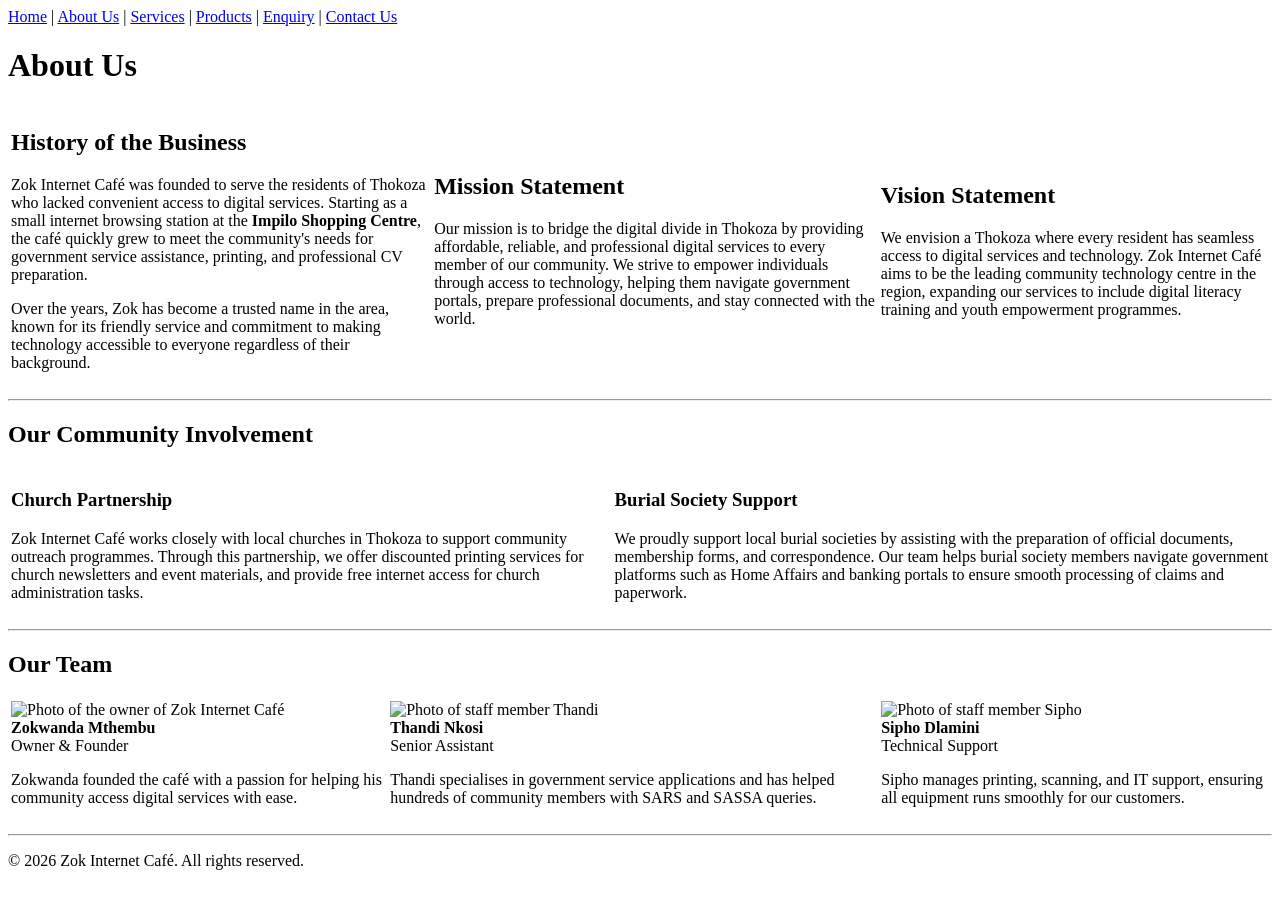
==== about.html @ d262c3f4 "Initial commit" ====
<!DOCTYPE html>
<html lang="en">
<head>
    <meta charset="UTF-8">
    <meta name="viewport" content="width=device-width, initial-scale=1.0">
    <title>About Us | Zok Internet Café</title>
</head>
<body>

    <!-- Navigation bar with links to all six pages on the website -->
    <nav>
        <a href="index.html">Home</a> |
        <a href="about.html">About Us</a> |
        <a href="services.html">Services</a> |
        <a href="products.html">Products</a> |
        <a href="enquiry.html">Enquiry</a> |
        <a href="contact.html">Contact Us</a>
    </nav>

    <!-- Page heading for the About Us page -->
    <header>
        <h1>About Us</h1>
    </header>

    <main>

        <!-- Three-column section: History, Mission Statement, and Vision Statement -->
        <section>
            <table>
                <tr>
                    <!-- History of the business explaining its origins and background -->
                    <td>
                        <h2>History of the Business</h2>
                        <p>
                            Zok Internet Café was founded to serve the residents of Thokoza who
                            lacked convenient access to digital services. Starting as a small
                            internet browsing station at the <strong>Impilo Shopping Centre</strong>,
                            the café quickly grew to meet the community's needs for government
                            service assistance, printing, and professional CV preparation.
                        </p>
                        <p>
                            Over the years, Zok has become a trusted name in the area, known
                            for its friendly service and commitment to making technology
                            accessible to everyone regardless of their background.
                        </p>
                    </td>

                    <!-- Mission statement describing the café's purpose and goals -->
                    <td>
                        <h2>Mission Statement</h2>
                        <p>
                            Our mission is to bridge the digital divide in Thokoza by providing
                            affordable, reliable, and professional digital services to every
                            member of our community. We strive to empower individuals through
                            access to technology, helping them navigate government portals,
                            prepare professional documents, and stay connected with the world.
                        </p>
                    </td>

                    <!-- Vision statement outlining the café's aspirations for the future -->
                    <td>
                        <h2>Vision Statement</h2>
                        <p>
                            We envision a Thokoza where every resident has seamless access
                            to digital services and technology. Zok Internet Café aims to be
                            the leading community technology centre in the region, expanding
                            our services to include digital literacy training and youth
                            empowerment programmes.
                        </p>
                    </td>
                </tr>
            </table>
        </section>

        <hr>

        <!-- Community involvement section showing partnerships and support -->
        <section>
            <h2>Our Community Involvement</h2>
            <table>
                <tr>
                    <!-- Church partnership details -->
                    <td>
                        <h3>Church Partnership</h3>
                        <p>
                            Zok Internet Café works closely with local churches in Thokoza to
                            support community outreach programmes. Through this partnership,
                            we offer discounted printing services for church newsletters and
                            event materials, and provide free internet access for church
                            administration tasks.
                        </p>
                    </td>

                    <!-- Burial society support details -->
                    <td>
                        <h3>Burial Society Support</h3>
                        <p>
                            We proudly support local burial societies by assisting with the
                            preparation of official documents, membership forms, and
                            correspondence. Our team helps burial society members navigate
                            government platforms such as Home Affairs and banking portals to
                            ensure smooth processing of claims and paperwork.
                        </p>
                    </td>
                </tr>
            </table>
        </section>

        <hr>

        <!-- Our Team section introducing the owner and staff members -->
        <section>
            <h2>Our Team</h2>
            <table>
                <tr>
                    <!-- Owner profile -->
                    <td>
                        <img src="images/owner.jpg" alt="Photo of the owner of Zok Internet Café" width="150">
                        <br>
                        <strong>Zokwanda Mthembu</strong>
                        <br>
                        Owner &amp; Founder
                        <p>
                            Zokwanda founded the café with a passion for helping his community
                            access digital services with ease.
                        </p>
                    </td>

                    <!-- Staff member 1 profile -->
                    <td>
                        <img src="images/staff1.jpg" alt="Photo of staff member Thandi" width="150">
                        <br>
                        <strong>Thandi Nkosi</strong>
                        <br>
                        Senior Assistant
                        <p>
                            Thandi specialises in government service applications and has helped
                            hundreds of community members with SARS and SASSA queries.
                        </p>
                    </td>

                    <!-- Staff member 2 profile -->
                    <td>
                        <img src="images/staff2.jpg" alt="Photo of staff member Sipho" width="150">
                        <br>
                        <strong>Sipho Dlamini</strong>
                        <br>
                        Technical Support
                        <p>
                            Sipho manages printing, scanning, and IT support, ensuring all
                            equipment runs smoothly for our customers.
                        </p>
                    </td>
                </tr>
            </table>
        </section>

    </main>

    <!-- Footer with copyright and contact summary -->
    <footer>
        <hr>
        <p>&copy; 2026 Zok Internet Café. All rights reserved.</p>
    </footer>

</body>
</html>
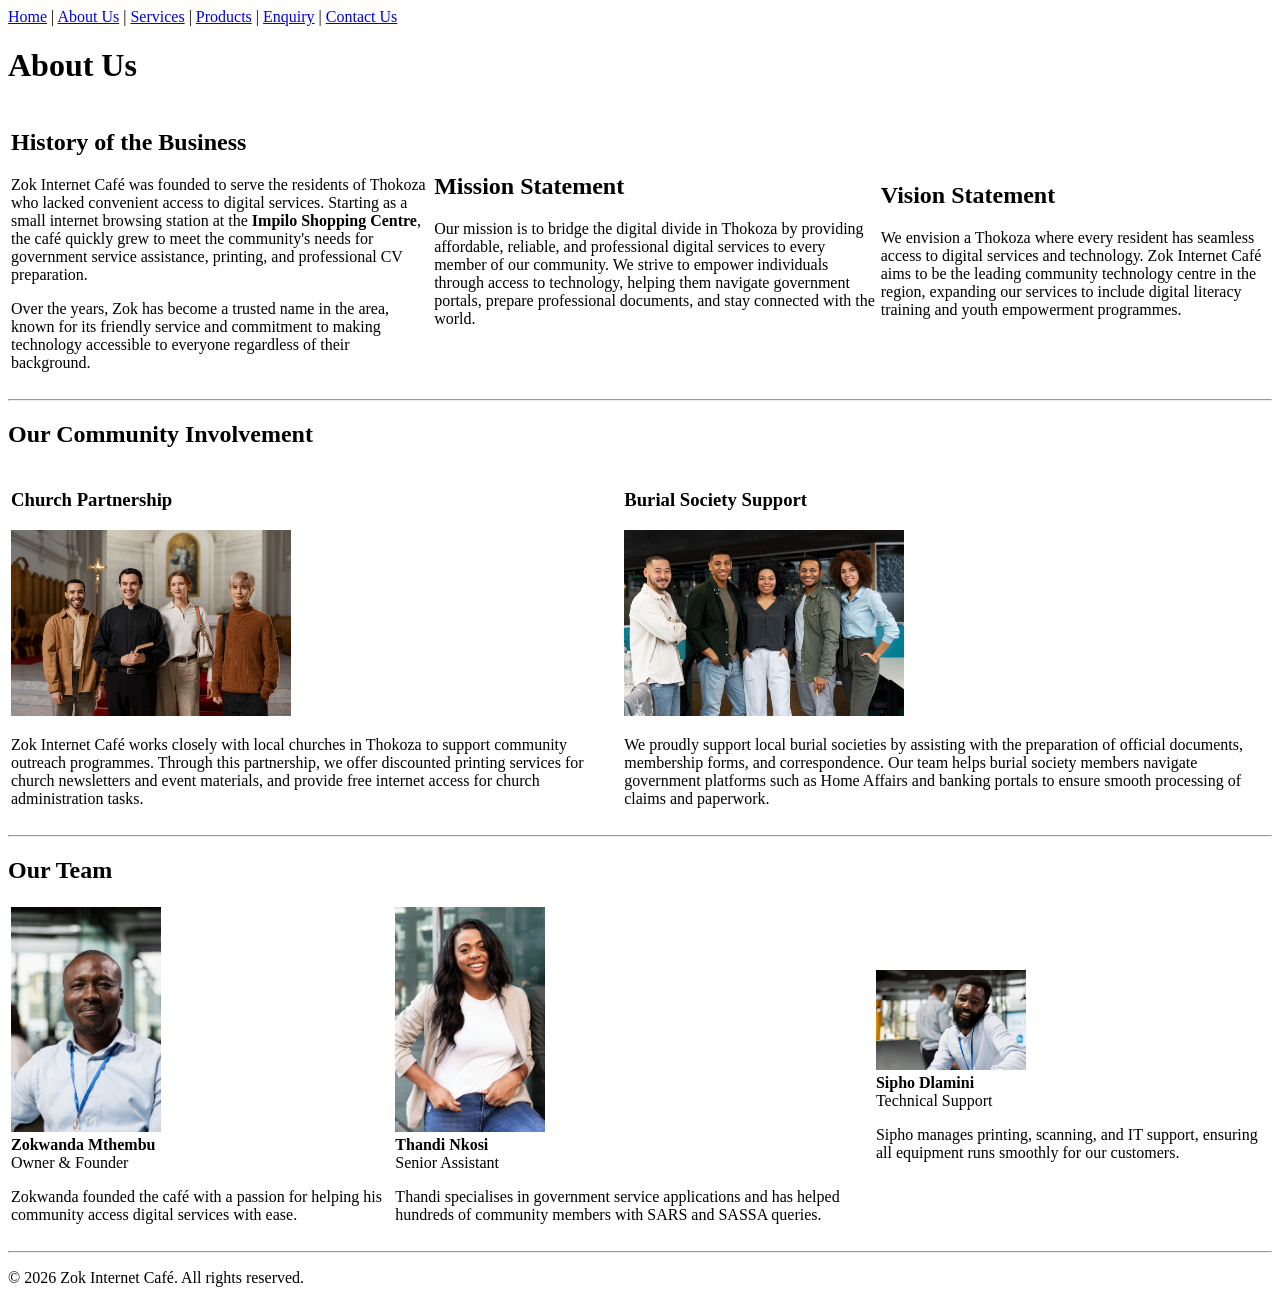
==== commit 4dc59eb5: "Added images to index, about, services and products pages" ====
--- a/about.html
+++ b/about.html
@@ -82,6 +82,7 @@
                     <!-- Church partnership details -->
                     <td>
                         <h3>Church Partnership</h3>
+                        <img src="images/church-partnership.png" alt="Church members and clergy standing together inside a church, smiling at the camera." width="280">
                         <p>
                             Zok Internet Café works closely with local churches in Thokoza to
                             support community outreach programmes. Through this partnership,
@@ -94,6 +95,7 @@
                     <!-- Burial society support details -->
                     <td>
                         <h3>Burial Society Support</h3>
+                        <img src="images/burial-society-community.png" alt="Diverse group of community professionals smiling together in a modern office." width="280">
                         <p>
                             We proudly support local burial societies by assisting with the
                             preparation of official documents, membership forms, and
@@ -115,7 +117,7 @@
                 <tr>
                     <!-- Owner profile -->
                     <td>
-                        <img src="images/owner.jpg" alt="Photo of the owner of Zok Internet Café" width="150">
+                        <img src="images/zokwanda-mthembu-headshot.png" alt="Professional portrait of Zokwanda Mthembu, owner of Zok Internet Café, wearing a light blue shirt in an office setting." width="150">
                         <br>
                         <strong>Zokwanda Mthembu</strong>
                         <br>
@@ -128,7 +130,7 @@
 
                     <!-- Staff member 1 profile -->
                     <td>
-                        <img src="images/staff1.jpg" alt="Photo of staff member Thandi" width="150">
+                        <img src="images/thandi-nkosi-headshot.png" alt="Professional portrait of Thandi Nkosi smiling, wearing a gray blazer and white shirt." width="150">
                         <br>
                         <strong>Thandi Nkosi</strong>
                         <br>
@@ -141,7 +143,7 @@
 
                     <!-- Staff member 2 profile -->
                     <td>
-                        <img src="images/staff2.jpg" alt="Photo of staff member Sipho" width="150">
+                        <img src="images/sipho-dlamini-headshot.png" alt="Portrait of Sipho Dlamini smiling while on a phone call in an office." width="150">
                         <br>
                         <strong>Sipho Dlamini</strong>
                         <br>
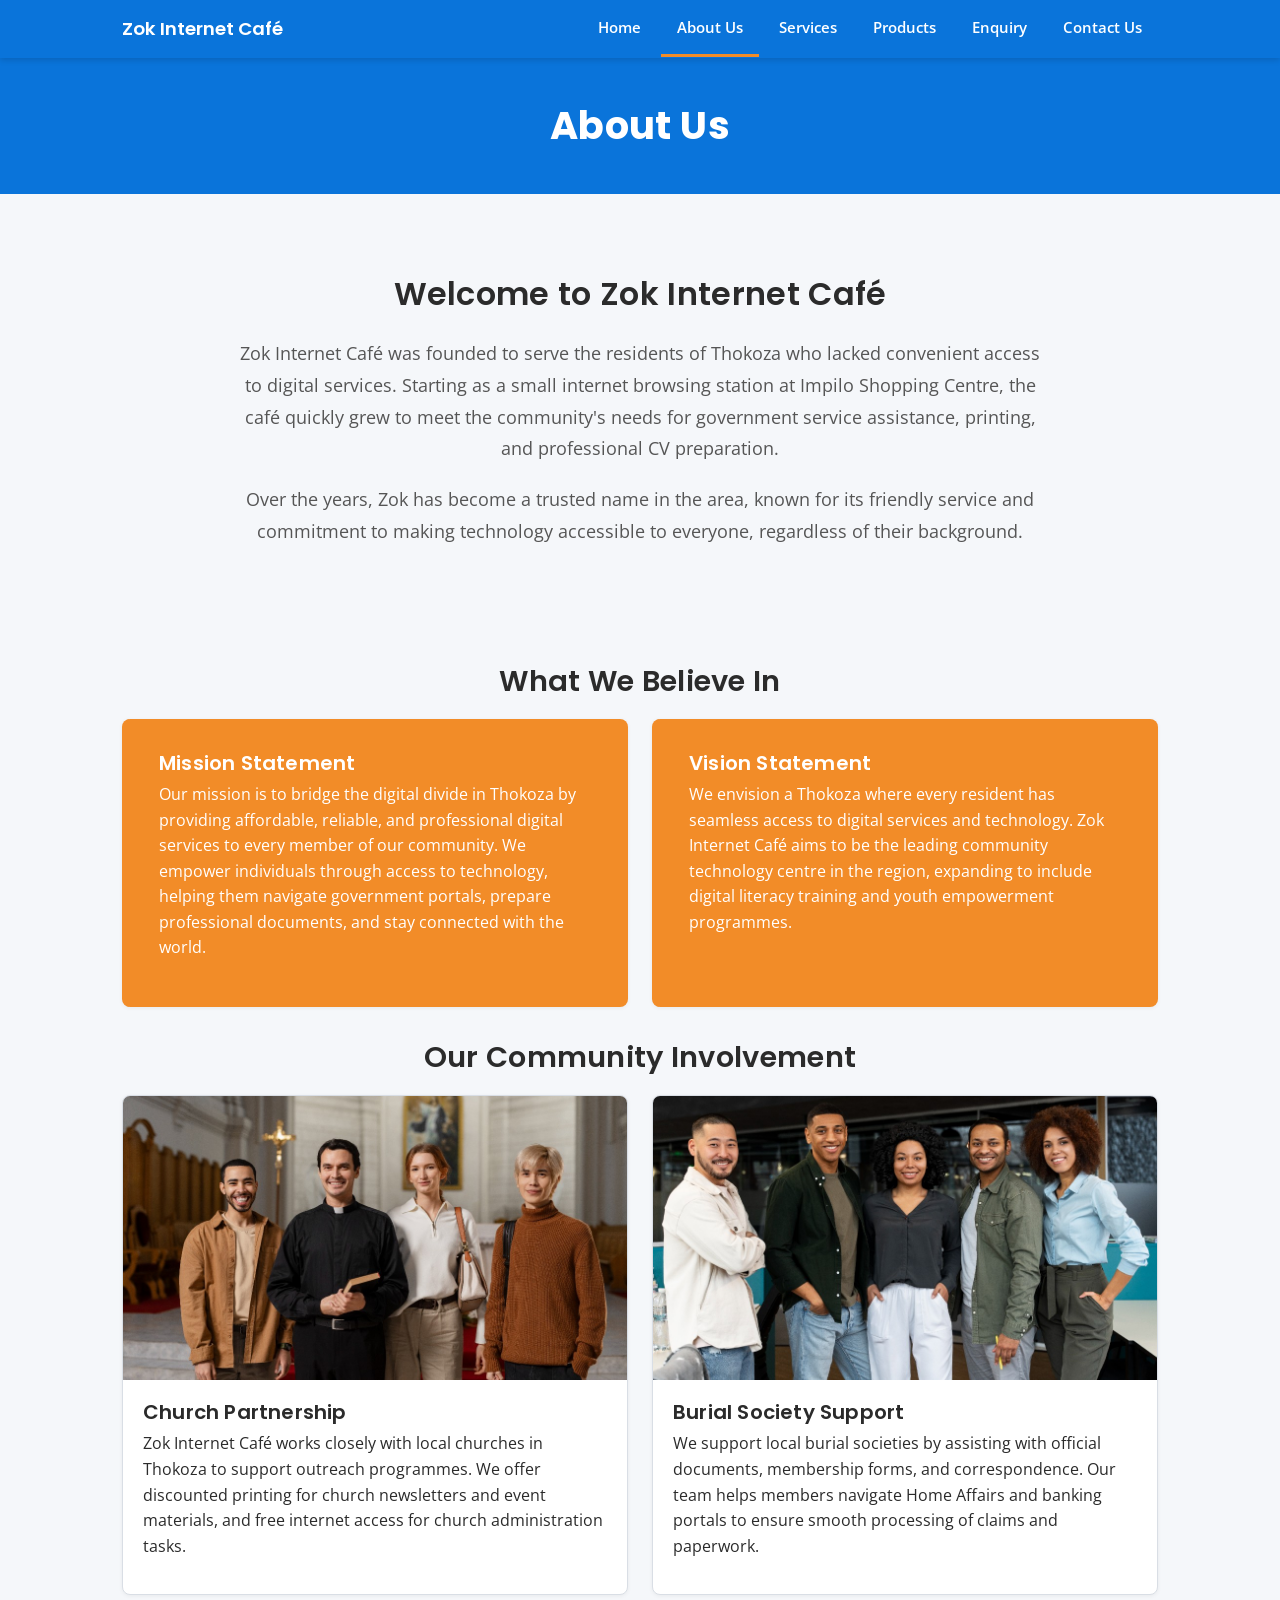
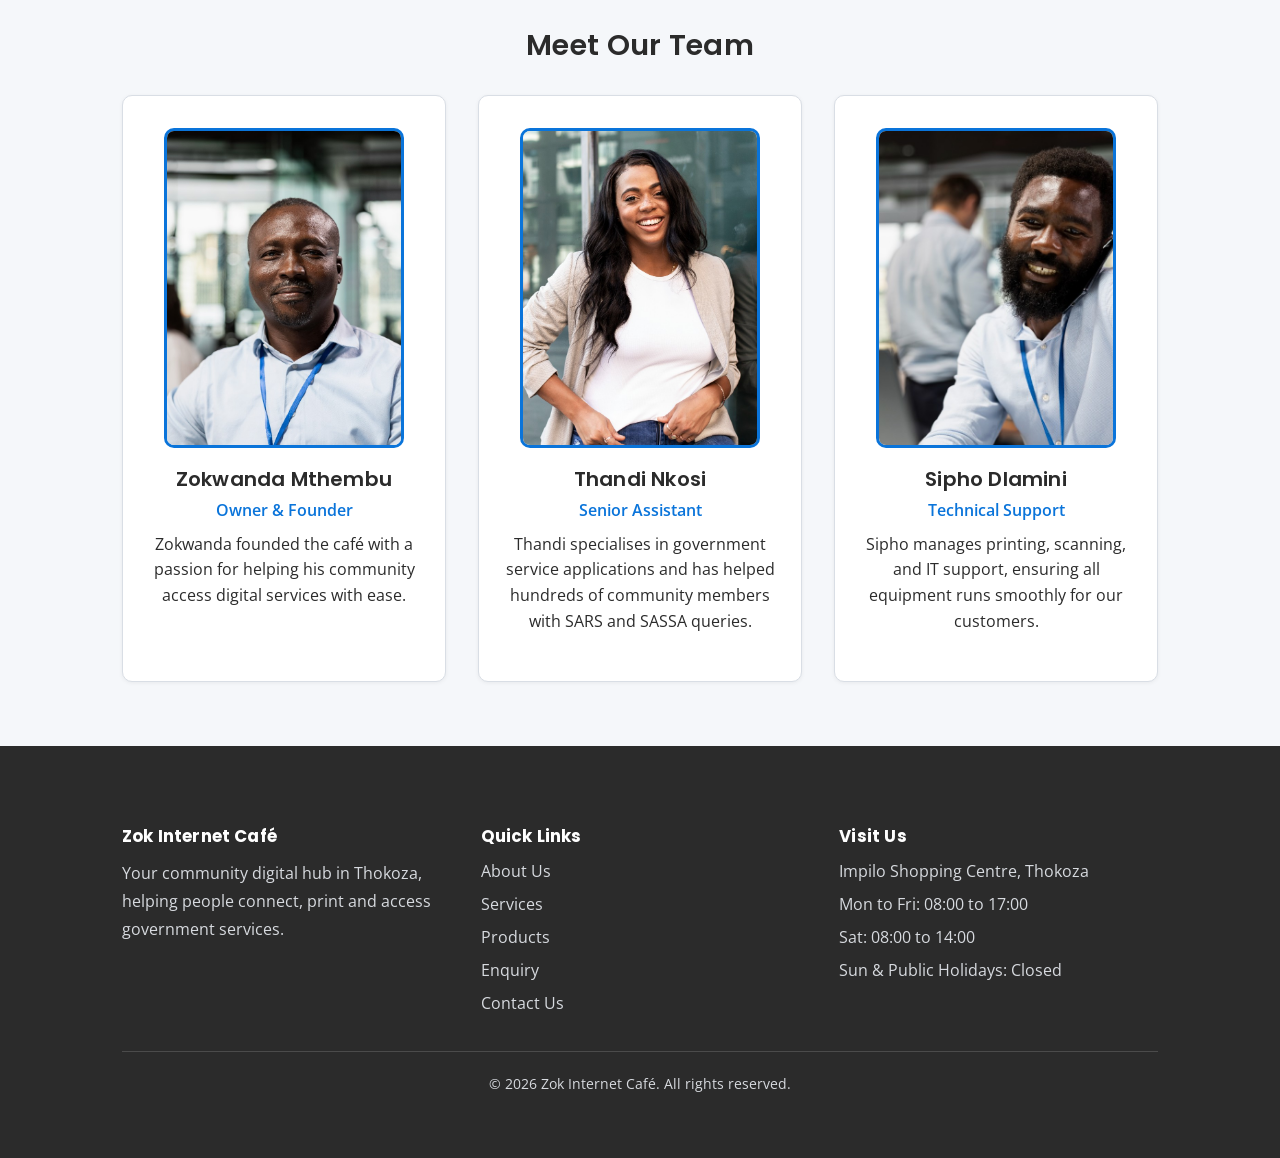
==== commit 68f745df: "Update project files and assets" ====
--- a/about.html
+++ b/about.html
@@ -4,165 +4,160 @@
     <meta charset="UTF-8">
     <meta name="viewport" content="width=device-width, initial-scale=1.0">
     <title>About Us | Zok Internet Café</title>
+
+    <!-- Google Fonts for headings and body text -->
+    <link rel="preconnect" href="https://fonts.googleapis.com">
+    <link rel="preconnect" href="https://fonts.gstatic.com" crossorigin>
+    <link href="https://fonts.googleapis.com/css2?family=Open+Sans:wght@400;600;700&family=Poppins:wght@400;500;600;700&display=swap" rel="stylesheet">
+
+    <!-- External stylesheet shared by every page -->
+    <link rel="stylesheet" href="css/style.css">
 </head>
 <body>
 
-    <!-- Navigation bar with links to all six pages on the website -->
-    <nav>
-        <a href="index.html">Home</a> |
-        <a href="about.html">About Us</a> |
-        <a href="services.html">Services</a> |
-        <a href="products.html">Products</a> |
-        <a href="enquiry.html">Enquiry</a> |
-        <a href="contact.html">Contact Us</a>
+    <!-- Sticky navigation bar linking all six pages -->
+    <nav class="navbar">
+        <div class="nav-container">
+            <a href="index.html" class="nav-logo">Zok Internet Café</a>
+            <input type="checkbox" id="nav-toggle" class="nav-toggle">
+            <label for="nav-toggle" class="nav-toggle-label" aria-label="Toggle navigation menu"><span></span></label>
+            <ul class="nav-links">
+                <li><a href="index.html">Home</a></li>
+                <li><a href="about.html" class="active">About Us</a></li>
+                <li><a href="services.html">Services</a></li>
+                <li><a href="products.html">Products</a></li>
+                <li><a href="enquiry.html">Enquiry</a></li>
+                <li><a href="contact.html">Contact Us</a></li>
+            </ul>
+        </div>
     </nav>
 
-    <!-- Page heading for the About Us page -->
-    <header>
+    <!-- Full width page heading -->
+    <header class="page-header">
         <h1>About Us</h1>
     </header>
 
     <main>
 
-        <!-- Three-column section: History, Mission Statement, and Vision Statement -->
-        <section>
-            <table>
-                <tr>
-                    <!-- History of the business explaining its origins and background -->
-                    <td>
-                        <h2>History of the Business</h2>
-                        <p>
-                            Zok Internet Café was founded to serve the residents of Thokoza who
-                            lacked convenient access to digital services. Starting as a small
-                            internet browsing station at the <strong>Impilo Shopping Centre</strong>,
-                            the café quickly grew to meet the community's needs for government
-                            service assistance, printing, and professional CV preparation.
-                        </p>
-                        <p>
-                            Over the years, Zok has become a trusted name in the area, known
-                            for its friendly service and commitment to making technology
-                            accessible to everyone regardless of their background.
-                        </p>
-                    </td>
-
-                    <!-- Mission statement describing the café's purpose and goals -->
-                    <td>
-                        <h2>Mission Statement</h2>
-                        <p>
-                            Our mission is to bridge the digital divide in Thokoza by providing
-                            affordable, reliable, and professional digital services to every
-                            member of our community. We strive to empower individuals through
-                            access to technology, helping them navigate government portals,
-                            prepare professional documents, and stay connected with the world.
-                        </p>
-                    </td>
-
-                    <!-- Vision statement outlining the café's aspirations for the future -->
-                    <td>
-                        <h2>Vision Statement</h2>
-                        <p>
-                            We envision a Thokoza where every resident has seamless access
-                            to digital services and technology. Zok Internet Café aims to be
-                            the leading community technology centre in the region, expanding
-                            our services to include digital literacy training and youth
-                            empowerment programmes.
-                        </p>
-                    </td>
-                </tr>
-            </table>
+        <!-- History of the business -->
+        <section class="container history">
+            <div class="intro-section">
+                <h2>Welcome to Zok Internet Café</h2>
+                <p class="intro-text">
+                    Zok Internet Café was founded to serve the residents of Thokoza who lacked convenient access to digital services. Starting as a small internet browsing station at Impilo Shopping Centre, the café quickly grew to meet the community's needs for government service assistance, printing, and professional CV preparation.
+                </p>
+                <p class="intro-text">
+                    Over the years, Zok has become a trusted name in the area, known for its friendly service and commitment to making technology accessible to everyone, regardless of their background.
+                </p>
+            </div>
         </section>
 
-        <hr>
-
-        <!-- Community involvement section showing partnerships and support -->
-        <section>
-            <h2>Our Community Involvement</h2>
-            <table>
-                <tr>
-                    <!-- Church partnership details -->
-                    <td>
-                        <h3>Church Partnership</h3>
-                        <img src="images/church-partnership.png" alt="Church members and clergy standing together inside a church, smiling at the camera." width="280">
-                        <p>
-                            Zok Internet Café works closely with local churches in Thokoza to
-                            support community outreach programmes. Through this partnership,
-                            we offer discounted printing services for church newsletters and
-                            event materials, and provide free internet access for church
-                            administration tasks.
-                        </p>
-                    </td>
-
-                    <!-- Burial society support details -->
-                    <td>
-                        <h3>Burial Society Support</h3>
-                        <img src="images/burial-society-community.png" alt="Diverse group of community professionals smiling together in a modern office." width="280">
-                        <p>
-                            We proudly support local burial societies by assisting with the
-                            preparation of official documents, membership forms, and
-                            correspondence. Our team helps burial society members navigate
-                            government platforms such as Home Affairs and banking portals to
-                            ensure smooth processing of claims and paperwork.
-                        </p>
-                    </td>
-                </tr>
-            </table>
+        <!-- Mission and vision in two equal columns -->
+        <section class="container belief-section">
+            <h2 class="section-title">What We Believe In</h2>
+            <div class="mv-grid">
+                <div class="mv-block">
+                    <h3>Mission Statement</h3>
+                    <p>
+                        Our mission is to bridge the digital divide in Thokoza by providing affordable, reliable, and professional digital services to every member of our community. We empower individuals through access to technology, helping them navigate government portals, prepare professional documents, and stay connected with the world.
+                    </p>
+                </div>
+                <div class="mv-block">
+                    <h3>Vision Statement</h3>
+                    <p>
+                        We envision a Thokoza where every resident has seamless access to digital services and technology. Zok Internet Café aims to be the leading community technology centre in the region, expanding to include digital literacy training and youth empowerment programmes.
+                    </p>
+                </div>
+            </div>
         </section>
 
-        <hr>
+        <!-- Community involvement with two supporting columns -->
+        <section class="container">
+            <h2 class="section-title">Our Community Involvement</h2>
+            <div class="community-grid">
+                <article class="community-card">
+                    <img src="images/church-partnership.png" alt="Church members and clergy standing together inside a church, smiling at the camera.">
+                    <div class="community-card-body">
+                        <h3>Church Partnership</h3>
+                        <p>
+                            Zok Internet Café works closely with local churches in Thokoza to support outreach programmes. We offer discounted printing for church newsletters and event materials, and free internet access for church administration tasks.
+                        </p>
+                    </div>
+                </article>
 
-        <!-- Our Team section introducing the owner and staff members -->
-        <section>
-            <h2>Our Team</h2>
-            <table>
-                <tr>
-                    <!-- Owner profile -->
-                    <td>
-                        <img src="images/zokwanda-mthembu-headshot.png" alt="Professional portrait of Zokwanda Mthembu, owner of Zok Internet Café, wearing a light blue shirt in an office setting." width="150">
-                        <br>
-                        <strong>Zokwanda Mthembu</strong>
-                        <br>
-                        Owner &amp; Founder
+                <article class="community-card">
+                    <img src="images/burial-society-community.png" alt="Diverse group of community professionals smiling together in a modern office.">
+                    <div class="community-card-body">
+                        <h3>Burial Society Support</h3>
                         <p>
-                            Zokwanda founded the café with a passion for helping his community
-                            access digital services with ease.
+                            We support local burial societies by assisting with official documents, membership forms, and correspondence. Our team helps members navigate Home Affairs and banking portals to ensure smooth processing of claims and paperwork.
                         </p>
-                    </td>
+                    </div>
+                </article>
+            </div>
+        </section>
 
-                    <!-- Staff member 1 profile -->
-                    <td>
-                        <img src="images/thandi-nkosi-headshot.png" alt="Professional portrait of Thandi Nkosi smiling, wearing a gray blazer and white shirt." width="150">
-                        <br>
-                        <strong>Thandi Nkosi</strong>
-                        <br>
-                        Senior Assistant
-                        <p>
-                            Thandi specialises in government service applications and has helped
-                            hundreds of community members with SARS and SASSA queries.
-                        </p>
-                    </td>
+        <!-- Our team with three members -->
+        <section class="container">
+            <h2 class="section-title">Meet Our Team</h2>
+            <div class="team-grid">
+                <article class="team-card">
+                    <img class="team-photo" src="images/zokwanda-mthembu-headshot.png" alt="Professional portrait of Zokwanda Mthembu, owner of Zok Internet Café, wearing a light blue shirt in an office setting.">
+                    <h3>Zokwanda Mthembu</h3>
+                    <p class="role">Owner &amp; Founder</p>
+                    <p>Zokwanda founded the café with a passion for helping his community access digital services with ease.</p>
+                </article>
 
-                    <!-- Staff member 2 profile -->
-                    <td>
-                        <img src="images/sipho-dlamini-headshot.png" alt="Portrait of Sipho Dlamini smiling while on a phone call in an office." width="150">
-                        <br>
-                        <strong>Sipho Dlamini</strong>
-                        <br>
-                        Technical Support
-                        <p>
-                            Sipho manages printing, scanning, and IT support, ensuring all
-                            equipment runs smoothly for our customers.
-                        </p>
-                    </td>
-                </tr>
-            </table>
+                <article class="team-card">
+                    <img class="team-photo" src="images/thandi-nkosi-headshot.png" alt="Professional portrait of Thandi Nkosi smiling, wearing a gray blazer and white shirt.">
+                    <h3>Thandi Nkosi</h3>
+                    <p class="role">Senior Assistant</p>
+                    <p>Thandi specialises in government service applications and has helped hundreds of community members with SARS and SASSA queries.</p>
+                </article>
+
+                <article class="team-card">
+                    <img class="team-photo" src="images/sipho-dlamini-headshot.png" alt="Portrait of Sipho Dlamini smiling while on a phone call in an office.">
+                    <h3>Sipho Dlamini</h3>
+                    <p class="role">Technical Support</p>
+                    <p>Sipho manages printing, scanning, and IT support, ensuring all equipment runs smoothly for our customers.</p>
+                </article>
+            </div>
         </section>
 
     </main>
 
-    <!-- Footer with copyright and contact summary -->
-    <footer>
-        <hr>
-        <p>&copy; 2026 Zok Internet Café. All rights reserved.</p>
+    <!-- Full width footer -->
+    <footer class="site-footer">
+        <div class="container">
+            <div class="footer-grid">
+                <div class="footer-col">
+                    <h4>Zok Internet Café</h4>
+                    <p>Your community digital hub in Thokoza, helping people connect, print and access government services.</p>
+                </div>
+                <div class="footer-col">
+                    <h4>Quick Links</h4>
+                    <ul>
+                        <li><a href="about.html">About Us</a></li>
+                        <li><a href="services.html">Services</a></li>
+                        <li><a href="products.html">Products</a></li>
+                        <li><a href="enquiry.html">Enquiry</a></li>
+                        <li><a href="contact.html">Contact Us</a></li>
+                    </ul>
+                </div>
+                <div class="footer-col">
+                    <h4>Visit Us</h4>
+                    <ul>
+                        <li>Impilo Shopping Centre, Thokoza</li>
+                        <li>Mon to Fri: 08:00 to 17:00</li>
+                        <li>Sat: 08:00 to 14:00</li>
+                        <li>Sun &amp; Public Holidays: Closed</li>
+                    </ul>
+                </div>
+            </div>
+            <div class="footer-bottom">
+                <p>&copy; 2026 Zok Internet Café. All rights reserved.</p>
+            </div>
+        </div>
     </footer>
 
 </body>
--- a/css/style.css
+++ b/css/style.css
@@ -0,0 +1,1019 @@
+/* Zok Internet Café main stylesheet */
+/* Brand colours, typography and responsive layout for all pages */
+
+/* Brand palette kept in one place for easy reuse */
+:root {
+    --blue: #0A74DA;
+    --orange: #F28C28;
+    --cloud: #F5F7FA;
+    --charcoal: #2B2B2B;
+    --white: #ffffff;
+    --grey-line: #d9dee5;
+    --max-width: 1100px;
+    --page-gutter: 2rem;
+}
+
+/* Simple reset so browsers start from the same baseline */
+* {
+    margin: 0;
+    padding: 0;
+    box-sizing: border-box;
+}
+
+html {
+    scroll-behavior: smooth;
+}
+
+body {
+    font-family: 'Open Sans', Arial, sans-serif;
+    font-size: 1rem;
+    line-height: 1.6;
+    color: var(--charcoal);
+    background-color: var(--cloud);
+}
+
+img {
+    display: block;
+    max-width: 100%;
+    height: auto;
+}
+
+a {
+    color: var(--blue);
+    text-decoration: none;
+}
+
+/* Headings use Poppins to set them apart from body copy */
+h1, h2, h3, h4 {
+    font-family: 'Poppins', Arial, sans-serif;
+    color: var(--charcoal);
+    line-height: 1.25;
+    letter-spacing: 0.01em;
+}
+
+h1 {
+    font-size: 2.4rem;
+    font-weight: 700;
+}
+
+h2 {
+    font-size: 1.8rem;
+    font-weight: 600;
+    margin-bottom: 0.6rem;
+}
+
+h3 {
+    font-size: 1.25rem;
+    font-weight: 600;
+    margin-bottom: 0.4rem;
+}
+
+p {
+    margin-bottom: 0.9rem;
+}
+
+/* Reusable centred container so content does not stretch too wide */
+.container {
+    max-width: var(--max-width);
+    margin: 0 auto;
+    padding: 0 var(--page-gutter);
+}
+
+section {
+    padding: 3.5rem 0;
+}
+
+/* Navigation bar that sticks to the top of every page */
+.navbar {
+    position: sticky;
+    top: 0;
+    z-index: 100;
+    background-color: var(--blue);
+    box-shadow: 0 2px 6px rgba(0, 0, 0, 0.15);
+}
+
+.nav-container {
+    max-width: var(--max-width);
+    margin: 0 auto;
+    padding: 0 var(--page-gutter);
+    display: flex;
+    align-items: center;
+    justify-content: space-between;
+    flex-wrap: wrap;
+    gap: 1rem;
+}
+
+.nav-logo {
+    font-family: 'Poppins', Arial, sans-serif;
+    font-weight: 600;
+    font-size: 1.15rem;
+    color: var(--white);
+    padding: 0.9rem 0;
+}
+
+.nav-links {
+    list-style: none;
+    display: flex;
+    flex-wrap: wrap;
+    gap: 0.25rem;
+}
+
+.nav-links a {
+    display: block;
+    color: var(--white);
+    font-weight: 600;
+    font-size: 0.92rem;
+    padding: 0.9rem 1rem;
+    transition: background-color 0.2s ease;
+}
+
+.nav-links a:hover,
+.nav-links a:focus {
+    background-color: rgba(255, 255, 255, 0.18);
+}
+
+.nav-links a:active {
+    background-color: rgba(255, 255, 255, 0.3);
+}
+
+/* Active page link gets the accent underline */
+.nav-links a.active {
+    border-bottom: 3px solid var(--orange);
+}
+
+/* Hamburger toggle is hidden until the mobile breakpoint */
+.nav-toggle {
+    display: none;
+}
+
+.nav-toggle-label {
+    display: none;
+    cursor: pointer;
+    padding: 0.75rem 0;
+}
+
+.nav-toggle-label span,
+.nav-toggle-label span::before,
+.nav-toggle-label span::after {
+    display: block;
+    width: 26px;
+    height: 3px;
+    background-color: var(--white);
+    border-radius: 2px;
+    position: relative;
+}
+
+.nav-toggle-label span::before,
+.nav-toggle-label span::after {
+    content: "";
+    position: absolute;
+}
+
+.nav-toggle-label span::before {
+    top: -8px;
+}
+
+.nav-toggle-label span::after {
+    top: 8px;
+}
+
+/* Full width page heading band below the nav */
+.page-header {
+    background-color: var(--blue);
+    color: var(--white);
+    text-align: center;
+    padding: 2.75rem var(--page-gutter);
+    margin-bottom: 3rem;
+}
+
+.page-header h1 {
+    color: var(--white);
+}
+
+/* Buttons and call to action styling */
+.btn {
+    display: inline-block;
+    font-family: 'Poppins', Arial, sans-serif;
+    font-weight: 600;
+    font-size: 1rem;
+    padding: 0.75rem 1.6rem;
+    border: none;
+    border-radius: 6px;
+    cursor: pointer;
+    transition: background-color 0.2s ease, transform 0.1s ease;
+}
+
+/* Primary call to action uses the sunrise orange */
+.btn-primary {
+    background-color: var(--orange);
+    color: var(--charcoal);
+}
+
+.btn-primary:hover,
+.btn-primary:focus {
+    background-color: #d97816;
+    color: var(--white);
+}
+
+.btn-primary:active {
+    transform: translateY(1px);
+}
+
+/* Elegant intro sections for page content */
+.intro-section {
+    max-width: 800px;
+    margin: 0 auto;
+    text-align: center;
+    padding: 2rem 0;
+}
+
+.intro-section h2 {
+    font-size: 2rem;
+    margin-bottom: 1.5rem;
+    color: var(--charcoal);
+}
+
+.intro-text {
+    font-size: 1.1rem;
+    line-height: 1.8;
+    color: #555;
+    margin-bottom: 1.2rem;
+}
+
+.belief-section {
+    padding-top: 2rem;
+}
+
+.contact-details {
+    margin-bottom: 2rem;
+    line-height: 1.8;
+}
+
+.detail-item {
+    margin-bottom: 1.5rem;
+}
+
+.detail-item strong {
+    color: var(--charcoal);
+    font-weight: 600;
+}
+
+.contact-info iframe {
+    margin-top: 1.5rem;
+    width: 100%;
+    height: 300px;
+    border: none;
+    border-radius: 4px;
+}
+
+/* Hero block on the homepage, image above text for clearer layout */
+.hero {
+    padding: 2.5rem 0 0;
+}
+
+.hero-inner {
+    display: flex;
+    flex-direction: column;
+    gap: 1.75rem;
+}
+
+.hero-banner {
+    width: 100%;
+    height: 17rem;
+    border-radius: 12px;
+    overflow: hidden;
+    box-shadow: 0 2px 12px rgba(0, 0, 0, 0.08);
+}
+
+.hero-img {
+    width: 100%;
+    height: 100%;
+    object-fit: cover;
+    object-position: center;
+}
+
+.hero-content {
+    background-color: var(--white);
+    border: 1px solid var(--grey-line);
+    border-radius: 12px;
+    padding: 2.5rem 2.25rem;
+    box-shadow: 0 2px 12px rgba(0, 0, 0, 0.06);
+    text-align: center;
+    display: flex;
+    flex-direction: column;
+    align-items: center;
+}
+
+.hero-content h2 {
+    font-size: 1.85rem;
+    line-height: 1.35;
+    margin-bottom: 1rem;
+    max-width: 36rem;
+}
+
+.hero-content p {
+    font-size: 1.05rem;
+    line-height: 1.75;
+    margin-bottom: 1.5rem;
+    max-width: 40rem;
+}
+
+.hero-content .tagline {
+    display: inline-block;
+    margin-bottom: 0.75rem;
+}
+
+.hero-content .btn {
+    margin-top: 0.25rem;
+}
+
+.tagline {
+    color: var(--orange);
+    font-family: 'Poppins', Arial, sans-serif;
+    font-weight: 600;
+    letter-spacing: 0.05em;
+    text-transform: uppercase;
+    font-size: 0.9rem;
+}
+
+/* Homepage offer section with extra breathing room */
+.offer-section {
+    padding-top: 4rem;
+    padding-bottom: 4.5rem;
+}
+
+.section-title {
+    text-align: center;
+    margin-bottom: 0.5rem;
+    margin-top: 2rem;
+}
+
+.section-intro {
+    text-align: center;
+    max-width: 32rem;
+    margin: 0 auto 2.5rem;
+    color: #555;
+}
+
+/* Shared card grid used for service highlights and other cards */
+.card-grid {
+    display: grid;
+    grid-template-columns: repeat(3, 1fr);
+    gap: 2.25rem;
+}
+
+.card {
+    background-color: var(--white);
+    border: 1px solid var(--grey-line);
+    border-radius: 12px;
+    overflow: hidden;
+    text-align: center;
+    box-shadow: 0 2px 8px rgba(0, 0, 0, 0.06);
+    transition: transform 0.2s ease, box-shadow 0.2s ease;
+    display: flex;
+    flex-direction: column;
+}
+
+.card:hover {
+    transform: translateY(-4px);
+    box-shadow: 0 8px 20px rgba(0, 0, 0, 0.1);
+}
+
+/* All card images share the same height for an even grid */
+.card img {
+    width: 100%;
+    height: 13rem;
+    object-fit: cover;
+    object-position: center;
+    background-color: var(--cloud);
+}
+
+/* Logo cards keep the full image visible without cropping */
+.card-logo img {
+    object-fit: contain;
+    padding: 2rem;
+}
+
+.card-body {
+    padding: 1.75rem 1.5rem 2rem;
+    flex-grow: 1;
+}
+
+.card-body h3 {
+    margin-bottom: 0.65rem;
+}
+
+.card-body p {
+    margin-bottom: 0;
+    line-height: 1.65;
+}
+
+/* About page history block */
+.history p {
+    max-width: 60rem;
+}
+
+/* Two equal columns for mission and vision */
+.mv-grid {
+    display: grid;
+    grid-template-columns: 1fr 1fr;
+    gap: 1.5rem;
+    margin-top: 1.25rem;
+}
+
+.mv-block {
+    background-color: var(--orange);
+    border-left: 5px solid var(--orange);
+    border-radius: 8px;
+    padding: 2rem;
+    box-shadow: 0 1px 4px rgba(0, 0, 0, 0.06);
+    color: var(--white);
+}
+
+.mv-block h3 {
+    color: var(--white);
+}
+
+.mv-block p {
+    color: var(--white);
+}
+
+/* Community involvement uses two columns */
+.community-grid {
+    display: grid;
+    grid-template-columns: 1fr 1fr;
+    gap: 1.5rem;
+    margin-top: 1.25rem;
+}
+
+.community-card {
+    background-color: var(--white);
+    border: 1px solid var(--grey-line);
+    border-radius: 8px;
+    overflow: hidden;
+    box-shadow: 0 1px 4px rgba(0, 0, 0, 0.06);
+}
+
+.community-card img {
+    width: 100%;
+    aspect-ratio: 16 / 9;
+    object-fit: cover;
+    object-position: center;
+    min-height: 12rem;
+}
+
+.community-card-body {
+    padding: 1.25rem;
+}
+
+/* Team grid with three members */
+.team-grid {
+    display: grid;
+    grid-template-columns: repeat(3, 1fr);
+    gap: 2rem;
+    margin-top: 2rem;
+    align-items: stretch;
+}
+
+.team-card {
+    background-color: var(--white);
+    border: 1px solid var(--grey-line);
+    border-radius: 10px;
+    padding: 2rem 1.5rem;
+    text-align: center;
+    box-shadow: 0 1px 4px rgba(0, 0, 0, 0.06);
+    display: flex;
+    flex-direction: column;
+    align-items: center;
+    height: 100%;
+}
+
+/* Portrait frame shows faces clearly without tight circular cropping */
+.team-photo {
+    width: 100%;
+    max-width: 220px;
+    aspect-ratio: 3 / 4;
+    object-fit: cover;
+    object-position: center top;
+    border-radius: 10px;
+    margin: 0 auto 1.2rem;
+    border: 3px solid var(--blue);
+    background-color: var(--cloud);
+}
+
+.role {
+    color: var(--blue);
+    font-weight: 600;
+    margin-bottom: 0.5rem;
+}
+
+/* Category tab bar used on services and products pages */
+.tab-bar {
+    display: flex;
+    flex-wrap: wrap;
+    justify-content: center;
+    gap: 0.5rem;
+    background-color: var(--white);
+    border-bottom: 1px solid var(--grey-line);
+    padding: 1rem 1.25rem;
+}
+
+.tab {
+    font-family: 'Poppins', Arial, sans-serif;
+    font-weight: 600;
+    font-size: 0.95rem;
+    color: var(--blue);
+    padding: 0.5rem 1rem;
+    border: 1px solid var(--blue);
+    border-radius: 20px;
+    transition: background-color 0.2s ease, color 0.2s ease;
+}
+
+.tab:hover,
+.tab:focus {
+    background-color: var(--blue);
+    color: var(--white);
+}
+
+.tab:active {
+    background-color: var(--orange);
+    border-color: var(--orange);
+    color: var(--white);
+}
+
+/* Service cards in a three column grid */
+.service-grid {
+    display: grid;
+    grid-template-columns: repeat(3, 1fr);
+    gap: 1.5rem;
+}
+
+.service-card {
+    background-color: var(--white);
+    border: 1px solid var(--grey-line);
+    border-radius: 8px;
+    overflow: hidden;
+    box-shadow: 0 1px 4px rgba(0, 0, 0, 0.06);
+    transition: transform 0.2s ease, box-shadow 0.2s ease;
+}
+
+.service-card:hover {
+    transform: translateY(-4px);
+    box-shadow: 0 6px 16px rgba(0, 0, 0, 0.12);
+}
+
+.service-card img {
+    width: 100%;
+    aspect-ratio: 3 / 2;
+    object-fit: cover;
+    object-position: center;
+    min-height: 10rem;
+    background-color: var(--cloud);
+}
+
+/* Logo service cards keep the full logo visible */
+.service-card-logo img {
+    aspect-ratio: auto;
+    height: 10rem;
+    object-fit: contain;
+    padding: 1.25rem;
+}
+
+.service-card-body {
+    padding: 1.25rem;
+}
+
+.price {
+    font-weight: 700;
+    color: var(--blue);
+}
+
+/* Full width call to action bar */
+.cta-bar {
+    background-color: var(--charcoal);
+    color: var(--white);
+    text-align: center;
+    padding: 2rem 0;
+    margin-top: 3rem;
+    margin-bottom: 0;
+}
+
+.cta-bar p {
+    margin-bottom: 0.8rem;
+    font-size: 1rem;
+}
+
+.cta-bar .container {
+    display: flex;
+    flex-direction: column;
+    align-items: center;
+    gap: 1rem;
+}
+
+/* Products grouped by category */
+.product-category {
+    margin-top: 2rem;
+}
+
+.product-grid {
+    display: grid;
+    grid-template-columns: 1fr 1fr;
+    gap: 1.25rem;
+    margin-top: 1rem;
+}
+
+.product-card {
+    display: flex;
+    align-items: center;
+    gap: 1rem;
+    background-color: var(--white);
+    border: 1px solid var(--grey-line);
+    border-radius: 8px;
+    padding: 0.9rem;
+    box-shadow: 0 1px 4px rgba(0, 0, 0, 0.06);
+}
+
+.product-card img {
+    width: 7rem;
+    height: 7rem;
+    object-fit: cover;
+    object-position: center;
+    border-radius: 6px;
+    flex-shrink: 0;
+}
+
+/* Visit us in store bar near the foot of the products page */
+.visit-bar {
+    background-color: var(--orange);
+    color: var(--charcoal);
+    text-align: center;
+    padding: 1.5rem 0;
+    margin-top: 2rem;
+    margin-bottom: 0;
+}
+
+.visit-bar h2 {
+    font-size: 1.5rem;
+    margin-bottom: 0.4rem;
+}
+
+.visit-bar p {
+    font-size: 0.95rem;
+    margin-bottom: 0;
+}
+
+/* Forms shared styling */
+label {
+    display: block;
+    font-weight: 600;
+    margin-bottom: 0.3rem;
+    font-size: 0.95rem;
+}
+
+input,
+select,
+textarea {
+    width: 100%;
+    font-family: inherit;
+    font-size: 1rem;
+    padding: 0.65rem 0.75rem;
+    border: 1px solid var(--grey-line);
+    border-radius: 6px;
+    background-color: var(--white);
+    margin-bottom: 1rem;
+}
+
+input:focus,
+select:focus,
+textarea:focus {
+    outline: none;
+    border-color: var(--blue);
+    box-shadow: 0 0 0 3px rgba(10, 116, 218, 0.18);
+}
+
+textarea {
+    resize: vertical;
+}
+
+/* Centred enquiry form card */
+.form-card {
+    max-width: 640px;
+    margin: 0 auto;
+    background-color: var(--white);
+    border: 1px solid var(--grey-line);
+    border-radius: 10px;
+    padding: 2rem;
+    box-shadow: 0 2px 10px rgba(0, 0, 0, 0.07);
+}
+
+/* First and last name sit side by side */
+.form-row {
+    display: grid;
+    grid-template-columns: 1fr 1fr;
+    gap: 1rem;
+}
+
+/* Contact page two column layout */
+.contact-grid {
+    display: grid;
+    grid-template-columns: 1fr 1fr;
+    gap: 2rem;
+}
+
+.contact-form,
+.contact-info {
+    background-color: var(--white);
+    border: 1px solid var(--grey-line);
+    border-radius: 10px;
+    padding: 1.75rem;
+    box-shadow: 0 2px 10px rgba(0, 0, 0, 0.07);
+}
+
+.contact-info iframe {
+    width: 100%;
+    height: 240px;
+    border: 0;
+    border-radius: 8px;
+    margin-bottom: 1rem;
+}
+
+.contact-info ul {
+    list-style: none;
+}
+
+.contact-info li {
+    margin-bottom: 0.7rem;
+}
+
+/* Site footer */
+.site-footer {
+    background-color: var(--charcoal);
+    color: #d7dadf;
+    padding: 5rem 0 3rem;
+    margin-top: 4rem;
+}
+
+.footer-grid {
+    display: grid;
+    grid-template-columns: repeat(3, 1fr);
+    gap: 2.5rem;
+}
+
+.footer-col p {
+    line-height: 1.75;
+}
+
+.footer-col h4 {
+    color: var(--white);
+    margin-bottom: 0.8rem;
+    font-size: 1.05rem;
+}
+
+.footer-col ul {
+    list-style: none;
+}
+
+.footer-col li {
+    margin-bottom: 0.45rem;
+}
+
+.footer-col a {
+    color: #d7dadf;
+}
+
+.footer-col a:hover,
+.footer-col a:focus {
+    color: var(--orange);
+}
+
+.footer-bottom {
+    text-align: center;
+    border-top: 1px solid rgba(255, 255, 255, 0.15);
+    margin-top: 1.75rem;
+    padding-top: 1.25rem;
+    font-size: 0.9rem;
+}
+
+/* Tablet breakpoint */
+@media (max-width: 768px) {
+    h1 {
+        font-size: 2rem;
+    }
+
+    h2 {
+        font-size: 1.55rem;
+    }
+
+    .container {
+        padding: 0 1.25rem;
+    }
+
+    section {
+        padding: 2.5rem 0;
+    }
+
+    /* Hero and offer section spacing on tablet */
+    .hero {
+        padding: 2rem 0 0;
+    }
+
+    .hero-banner {
+        height: 15rem;
+    }
+
+    .hero-content {
+        padding: 2rem 1.5rem;
+    }
+
+    .hero-content h2 {
+        font-size: 1.55rem;
+    }
+
+    .offer-section {
+        padding-top: 3rem;
+        padding-bottom: 3.5rem;
+    }
+
+    /* Homepage cards get one column with more room per card */
+    .card-grid {
+        grid-template-columns: 1fr;
+        gap: 2rem;
+        max-width: 26rem;
+        margin-left: auto;
+        margin-right: auto;
+    }
+
+    /* Team stays one column so portraits stay large and readable */
+    .team-grid {
+        grid-template-columns: 1fr;
+        gap: 2rem;
+        max-width: 22rem;
+        margin-left: auto;
+        margin-right: auto;
+    }
+
+    .team-photo {
+        max-width: 260px;
+    }
+
+    .service-grid {
+        grid-template-columns: repeat(2, 1fr);
+        gap: 1.25rem;
+    }
+
+    .community-grid,
+    .mv-grid,
+    .contact-grid {
+        grid-template-columns: 1fr;
+        gap: 1.5rem;
+    }
+
+    .footer-grid {
+        grid-template-columns: 1fr 1fr;
+    }
+}
+
+/* Mobile breakpoint, everything stacks to a single column */
+@media (max-width: 600px) {
+    /* Show the hamburger and hide the inline links */
+    .nav-toggle-label {
+        display: block;
+    }
+
+    .nav-links {
+        flex-direction: column;
+        width: 100%;
+        gap: 0;
+        display: none;
+    }
+
+    /* Reveal the menu when the checkbox is ticked */
+    .nav-toggle:checked ~ .nav-links {
+        display: flex;
+    }
+
+    .nav-links a {
+        padding: 0.8rem 0.25rem;
+        border-top: 1px solid rgba(255, 255, 255, 0.15);
+    }
+
+    .nav-links a.active {
+        border-bottom: none;
+        border-left: 4px solid var(--orange);
+    }
+
+    .container {
+        padding: 0 1rem;
+    }
+
+    .hero {
+        padding: 1.5rem 0 0;
+    }
+
+    .hero-banner {
+        height: 12rem;
+        border-radius: 10px;
+    }
+
+    .hero-content {
+        padding: 1.5rem 1.25rem;
+    }
+
+    .hero-content h2 {
+        font-size: 1.35rem;
+    }
+
+    .offer-section {
+        padding-top: 2.5rem;
+        padding-bottom: 3rem;
+    }
+
+    .card-grid,
+    .team-grid,
+    .service-grid,
+    .mv-grid,
+    .community-grid,
+    .product-grid,
+    .contact-grid,
+    .form-row {
+        grid-template-columns: 1fr;
+    }
+
+    .card-grid {
+        max-width: none;
+    }
+
+    .team-grid {
+        max-width: none;
+    }
+
+    .team-photo {
+        max-width: 280px;
+        width: 85%;
+    }
+
+    .team-card {
+        padding: 1.75rem 1.25rem;
+    }
+
+    .card-body {
+        padding: 1.5rem 1.25rem 1.75rem;
+    }
+
+    .card img {
+        height: 11rem;
+    }
+
+    .card-logo img {
+        padding: 1.5rem;
+    }
+
+    .footer-grid {
+        grid-template-columns: 1fr;
+        text-align: center;
+    }
+
+    .form-card {
+        padding: 1.4rem;
+    }
+
+    .product-card {
+        flex-direction: column;
+        text-align: center;
+        padding: 1.25rem;
+    }
+
+    .product-card img {
+        width: 100%;
+        max-width: 12rem;
+        height: auto;
+        aspect-ratio: 1 / 1;
+    }
+
+    section {
+        padding: 2rem 0;
+    }
+
+    .page-header {
+        padding: 1.75rem 1rem;
+    }
+
+    .service-card img {
+        min-height: 11rem;
+    }
+
+    .community-card img {
+        min-height: 11rem;
+    }
+}
+
+/* Large desktop gives team portraits a bit more room */
+@media (min-width: 1024px) {
+    .team-photo {
+        max-width: 240px;
+    }
+
+    .card-grid {
+        gap: 2.25rem;
+    }
+}
